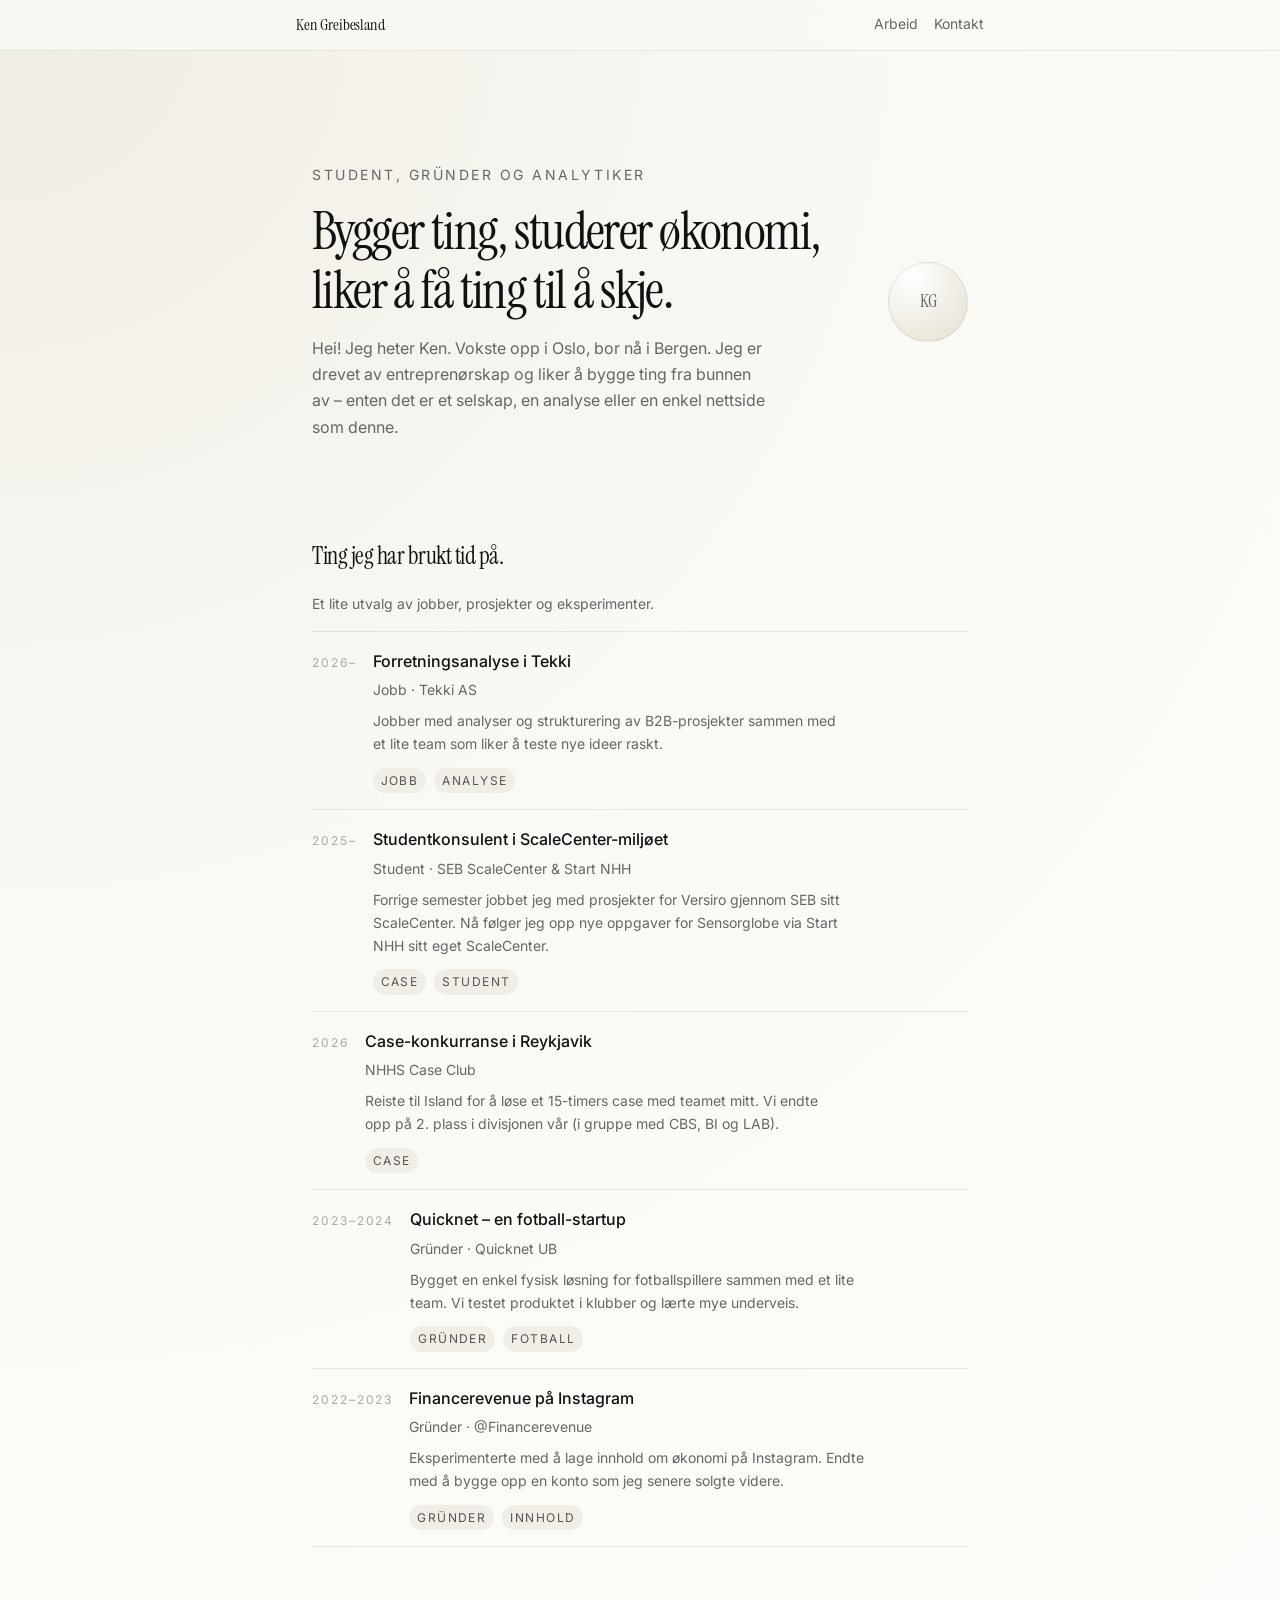
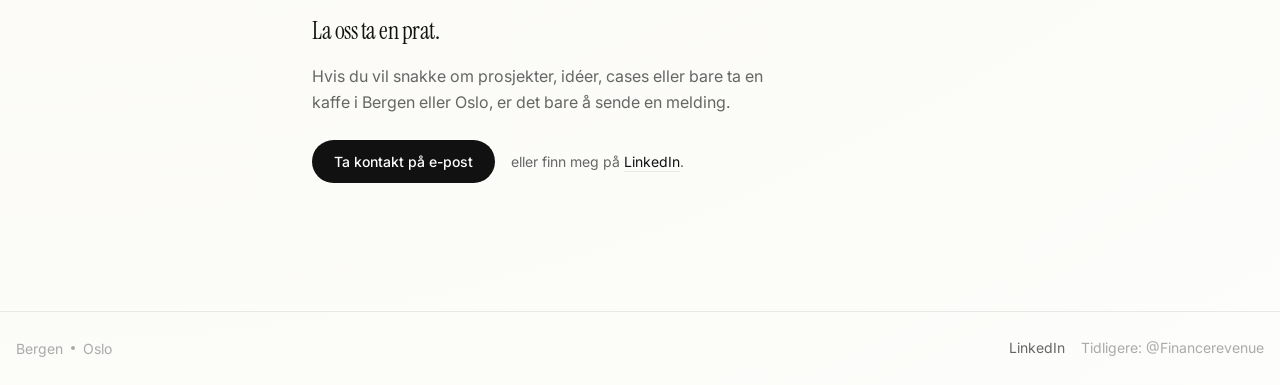
==== index.html @ 923e7e97 "første versjon av personlig nettside" ====
<!DOCTYPE html>
<html lang="no">
<head>
  <meta charset="UTF-8" />
  <meta name="viewport" content="width=device-width, initial-scale=1.0"/>
  <title>Ken Greibesland</title>
  <meta name="description" content="Ken Greibesland – student ved NHH i Bergen, gründer og analytiker. Jobber med forretningsanalyse og prosjekter innen strategi og teknologi.">
<meta name="author" content="Ken Ole Fukuhara Greibesland">
  <link rel="preconnect" href="https://fonts.googleapis.com">
  <link rel="preconnect" href="https://fonts.gstatic.com" crossorigin>
  <link href="https://fonts.googleapis.com/css2?family=Instrument+Serif:ital@0;1&family=Inter:wght@400;500;600&display=swap" rel="stylesheet">
  <style>
    *, *::before, *::after { box-sizing: border-box; margin: 0; padding: 0; }

    :root {
      --font-display: 'Instrument Serif', Georgia, serif;
      --font-body: 'Inter', system-ui, -apple-system, BlinkMacSystemFont, sans-serif;

      --text-xs: 0.75rem;
      --text-sm: 0.875rem;
      --text-base: 1rem;
      --text-lg: 1.125rem;
      --text-xl: 1.5rem;
      --text-hero: clamp(2.2rem, 1.4rem + 3vw, 3.3rem);

      --space-1: 0.25rem;
      --space-2: 0.5rem;
      --space-3: 0.75rem;
      --space-4: 1rem;
      --space-5: 1.25rem;
      --space-6: 1.5rem;
      --space-8: 2rem;
      --space-10: 2.5rem;
      --space-12: 3rem;
      --space-16: 4rem;
      --space-20: 5rem;

      --color-bg: #faf9f5;
      --color-surface: #ffffff;
      --color-border: rgba(0,0,0,0.08);
      --color-text: #111111;
      --color-muted: #666666;
      --color-faint: #aaaaaa;
      --color-tag-bg: #f0eee7;
      --color-tag-text: #555555;
      --color-accent: #111111;

      --max-width: 720px;
    }

    html {
      scroll-behavior: smooth;
      -webkit-font-smoothing: antialiased;
    }

    body {
      font-family: var(--font-body);
      font-size: var(--text-base);
      line-height: 1.65;
      color: var(--color-text);
      background: radial-gradient(circle at top left, #f0ede4 0, #faf9f5 40%, #fdfdfb 100%);
    }

    .page {
      max-width: var(--max-width);
      margin: 0 auto;
      padding: 0 var(--space-4) var(--space-16);
    }

    /* NAV */
    nav {
      position: sticky;
      top: 0;
      z-index: 10;
      backdrop-filter: blur(12px);
      background: color-mix(in srgb, var(--color-bg) 80%, rgba(255,255,255,0.2) 20%);
      border-bottom: 1px solid var(--color-border);
    }

    .nav-inner {
      max-width: var(--max-width);
      margin: 0 auto;
      padding: var(--space-3) var(--space-4);
      display: flex;
      align-items: center;
      justify-content: space-between;
      gap: var(--space-4);
    }

    .nav-name {
      font-family: var(--font-display);
      font-size: var(--text-base);
      letter-spacing: -0.01em;
    }

    .nav-links {
      display: flex;
      gap: var(--space-4);
      align-items: center;
      font-size: var(--text-sm);
    }

    .nav-links a {
      text-decoration: none;
      color: var(--color-muted);
      padding-bottom: 2px;
      border-bottom: 1px solid transparent;
      transition: color 0.15s ease, border-color 0.15s ease;
    }

    .nav-links a:hover {
      color: var(--color-text);
      border-color: var(--color-border);
    }

    /* HERO */
    .hero {
      display: grid;
      grid-template-columns: auto 1fr;
      gap: var(--space-8);
      padding: var(--space-16) var(--space-4) var(--space-12);
      align-items: center;
    }

    .hero-avatar {
      width: 80px;
      height: 80px;
      border-radius: 999px;
      border: 1px solid var(--color-border);
      background: radial-gradient(circle at 30% 20%, #ffffff, #e4dfd1);
      display: flex;
      align-items: center;
      justify-content: center;
      font-family: var(--font-display);
      font-size: var(--text-lg);
      color: var(--color-muted);
    }

    .hero-text h1 {
      font-family: var(--font-display);
      font-size: var(--text-hero);
      font-weight: 400;
      letter-spacing: -0.03em;
      line-height: 1.1;
      margin-bottom: var(--space-4);
    }

    .hero-tagline {
      font-size: var(--text-sm);
      text-transform: uppercase;
      letter-spacing: 0.18em;
      color: var(--color-muted);
      margin-bottom: var(--space-4);
    }

    .hero-intro {
      font-size: var(--text-base);
      color: var(--color-muted);
      max-width: 46ch;
    }

    /* SECTIONS */
    section {
      padding: 0 var(--space-4);
      margin-top: var(--space-12);
    }

    .section-heading {
      font-family: var(--font-display);
      font-size: var(--text-xl);
      font-weight: 400;
      letter-spacing: -0.02em;
      margin-bottom: var(--space-4);
    }

    .section-sub {
      font-size: var(--text-sm);
      color: var(--color-muted);
      margin-bottom: var(--space-4);
    }

    /* LIST / ITEMS */
    .list {
      border-top: 1px solid var(--color-border);
    }

    .item {
      padding: var(--space-4) 0;
      border-bottom: 1px solid var(--color-border);
      display: grid;
      grid-template-columns: auto minmax(0, 1fr);
      column-gap: var(--space-4);
      row-gap: var(--space-2);
      align-items: baseline;
    }

    .item-year {
      font-size: var(--text-xs);
      color: var(--color-faint);
      text-transform: uppercase;
      letter-spacing: 0.16em;
      white-space: nowrap;
    }

    .item-main {
      display: flex;
      flex-direction: column;
      gap: var(--space-1);
    }

    .item-title {
      font-size: var(--text-base);
      font-weight: 500;
    }

    .item-meta {
      font-size: var(--text-sm);
      color: var(--color-muted);
    }

    .item-desc {
      font-size: var(--text-sm);
      color: var(--color-muted);
      margin-top: var(--space-1);
      max-width: 52ch;
    }

    .item-tags {
      display: flex;
      flex-wrap: wrap;
      gap: var(--space-2);
      margin-top: var(--space-2);
    }

    .tag-pill {
      font-size: var(--text-xs);
      text-transform: uppercase;
      letter-spacing: 0.12em;
      padding: 3px 8px;
      border-radius: 999px;
      background: var(--color-tag-bg);
      color: var(--color-tag-text);
    }

    /* KONTAKT */
    .contact {
      margin-top: var(--space-16);
      padding: 0 var(--space-4);
    }

    .contact h2 {
      font-family: var(--font-display);
      font-size: var(--text-xl);
      font-weight: 400;
      letter-spacing: -0.02em;
      margin-bottom: var(--space-3);
    }

    .contact p {
      font-size: var(--text-base);
      color: var(--color-muted);
      margin-bottom: var(--space-6);
      max-width: 46ch;
    }

    .contact-actions {
      display: flex;
      flex-wrap: wrap;
      gap: var(--space-4);
      align-items: center;
    }

    .btn-primary {
      display: inline-block;
      padding: 10px 22px;
      border-radius: 999px;
      background: var(--color-accent);
      color: #ffffff;
      font-size: var(--text-sm);
      text-decoration: none;
      font-weight: 500;
      transition: opacity 0.15s ease, transform 0.15s ease;
    }

    .btn-primary:hover {
      opacity: 0.9;
      transform: translateY(-1px);
    }

    .contact-inline {
      font-size: var(--text-sm);
      color: var(--color-muted);
    }

    .contact-inline a {
      color: var(--color-text);
      text-decoration: none;
      border-bottom: 1px solid var(--color-border);
      padding-bottom: 1px;
    }

    .contact-inline a:hover {
      border-color: var(--color-text);
    }

    /* FOOTER */
    footer {
      border-top: 1px solid var(--color-border);
      margin-top: var(--space-16);
      padding: var(--space-6) var(--space-4);
      display: flex;
      flex-wrap: wrap;
      gap: var(--space-3);
      align-items: center;
      justify-content: space-between;
      font-size: var(--text-sm);
      color: var(--color-faint);
    }

    .footer-locs {
      display: flex;
      gap: var(--space-2);
      align-items: center;
      flex-wrap: wrap;
    }

    .footer-dot {
      width: 4px;
      height: 4px;
      border-radius: 999px;
      background: var(--color-faint);
    }

    .footer-links {
      display: flex;
      gap: var(--space-4);
      flex-wrap: wrap;
    }

    .footer-links a {
      color: var(--color-muted);
      text-decoration: none;
      border-bottom: 1px solid transparent;
      padding-bottom: 1px;
    }

    .footer-links a:hover {
      border-color: var(--color-border);
    }

    /* RESPONSIVE */
    @media (max-width: 640px) {
      .hero {
        grid-template-columns: 1fr;
        row-gap: var(--space-6);
        padding-top: var(--space-12);
      }
      .hero-avatar {
        order: -1;
      }
      .item {
        grid-template-columns: 1fr;
      }
      .item-year {
        order: -1;
      }
      .nav-inner {
        padding-inline: var(--space-4);
      }
      .page {
        padding-bottom: var(--space-12);
      }
    }
  </style>
</head>
<body>

  <!-- NAV -->
  <nav>
    <div class="nav-inner">
      <div class="nav-name">Ken Greibesland</div>
      <div class="nav-links">
        <a href="#arbeid">Arbeid</a>
        <a href="#kontakt">Kontakt</a>
      </div>
    </div>
  </nav>

  <main class="page">

    <!-- HERO -->
    <section class="hero">
      <div class="hero-text">
        <div class="hero-tagline">Student, gründer og analytiker</div>
        <h1>Bygger ting, studerer økonomi, liker å få ting til å skje.</h1>
        <p class="hero-intro">
          Hei! Jeg heter Ken. Vokste opp i Oslo, bor nå i Bergen. Jeg er drevet av entreprenørskap
          og liker å bygge ting fra bunnen av – enten det er et selskap, en analyse eller en enkel nettside som denne.
        </p>
      </div>
      <div class="hero-avatar">
        KG
      </div>
    </section>

    <!-- ARBEID / PROSJEKTER -->
    <section id="arbeid">
      <h2 class="section-heading">Ting jeg har brukt tid på.</h2>
      <p class="section-sub">Et lite utvalg av jobber, prosjekter og eksperimenter.</p>

      <div class="list">

        <article class="item">
          <div class="item-year">2026–</div>
          <div class="item-main">
            <div class="item-title">Forretningsanalyse i Tekki</div>
            <div class="item-meta">Jobb · Tekki AS</div>
            <p class="item-desc">
              Jobber med analyser og strukturering av B2B-prosjekter sammen med et lite team som liker å teste nye ideer raskt.
            </p>
            <div class="item-tags">
              <span class="tag-pill">Jobb</span>
              <span class="tag-pill">Analyse</span>
            </div>
          </div>
        </article>

        <article class="item">
          <div class="item-year">2025–</div>
          <div class="item-main">
            <div class="item-title">Studentkonsulent i ScaleCenter-miljøet</div>
            <div class="item-meta">Student · SEB ScaleCenter & Start NHH</div>
            <p class="item-desc">
              Forrige semester jobbet jeg med prosjekter for Versiro gjennom SEB sitt ScaleCenter. Nå følger jeg opp nye oppgaver for Sensorglobe via Start NHH sitt eget ScaleCenter.
            </p>
            <div class="item-tags">
              <span class="tag-pill">Case</span>
              <span class="tag-pill">Student</span>
            </div>
          </div>
        </article>

        <article class="item">
          <div class="item-year">2026</div>
          <div class="item-main">
            <div class="item-title">Case-konkurranse i Reykjavik</div>
            <div class="item-meta">NHHS Case Club</div>
            <p class="item-desc">
              Reiste til Island for å løse et 15-timers case med teamet mitt. Vi endte opp på 2. plass i divisjonen vår (i gruppe med CBS, BI og LAB).
            </p>
            <div class="item-tags">
              <span class="tag-pill">Case</span>
            </div>
          </div>
        </article>

        <article class="item">
          <div class="item-year">2023–2024</div>
          <div class="item-main">
            <div class="item-title">Quicknet – en fotball-startup</div>
            <div class="item-meta">Gründer · Quicknet UB</div>
            <p class="item-desc">
              Bygget en enkel fysisk løsning for fotballspillere sammen med et lite team. Vi testet produktet i klubber og lærte mye underveis.
            </p>
            <div class="item-tags">
              <span class="tag-pill">Gründer</span>
              <span class="tag-pill">Fotball</span>
            </div>
          </div>
        </article>

        <article class="item">
          <div class="item-year">2022–2023</div>
          <div class="item-main">
            <div class="item-title">Financerevenue på Instagram</div>
            <div class="item-meta">Gründer · @Financerevenue</div>
            <p class="item-desc">
              Eksperimenterte med å lage innhold om økonomi på Instagram. Endte med å bygge opp en konto som jeg senere solgte videre.
            </p>
            <div class="item-tags">
              <span class="tag-pill">Gründer</span>
              <span class="tag-pill">Innhold</span>
            </div>
          </div>
        </article>

      </div>
    </section>

    <!-- KONTAKT -->
    <section class="contact" id="kontakt">
      <h2>La oss ta en prat.</h2>
      <p>
        Hvis du vil snakke om prosjekter, idéer, cases eller bare ta en kaffe i Bergen eller Oslo,
        er det bare å sende en melding.
      </p>
      <div class="contact-actions">
        <a class="btn-primary" href="mailto:kengreibesland@gmail.com">Ta kontakt på e-post</a>
        <span class="contact-inline">
          eller finn meg på
          <a href="https://www.linkedin.com/in/ken-greibesland" target="_blank" rel="noopener noreferrer">LinkedIn</a>.
        </span>
      </div>
    </section>

  </main>

  <footer>
    <div class="footer-locs">
      <span>Bergen</span>
      <span class="footer-dot"></span>
      <span>Oslo</span>
    </div>
    <div class="footer-links">
      <a href="https://www.linkedin.com/in/ken-greibesland" target="_blank" rel="noopener noreferrer">LinkedIn</a>
      <span>Tidligere: @Financerevenue</span>
    </div>
  </footer>

</body>
</html>
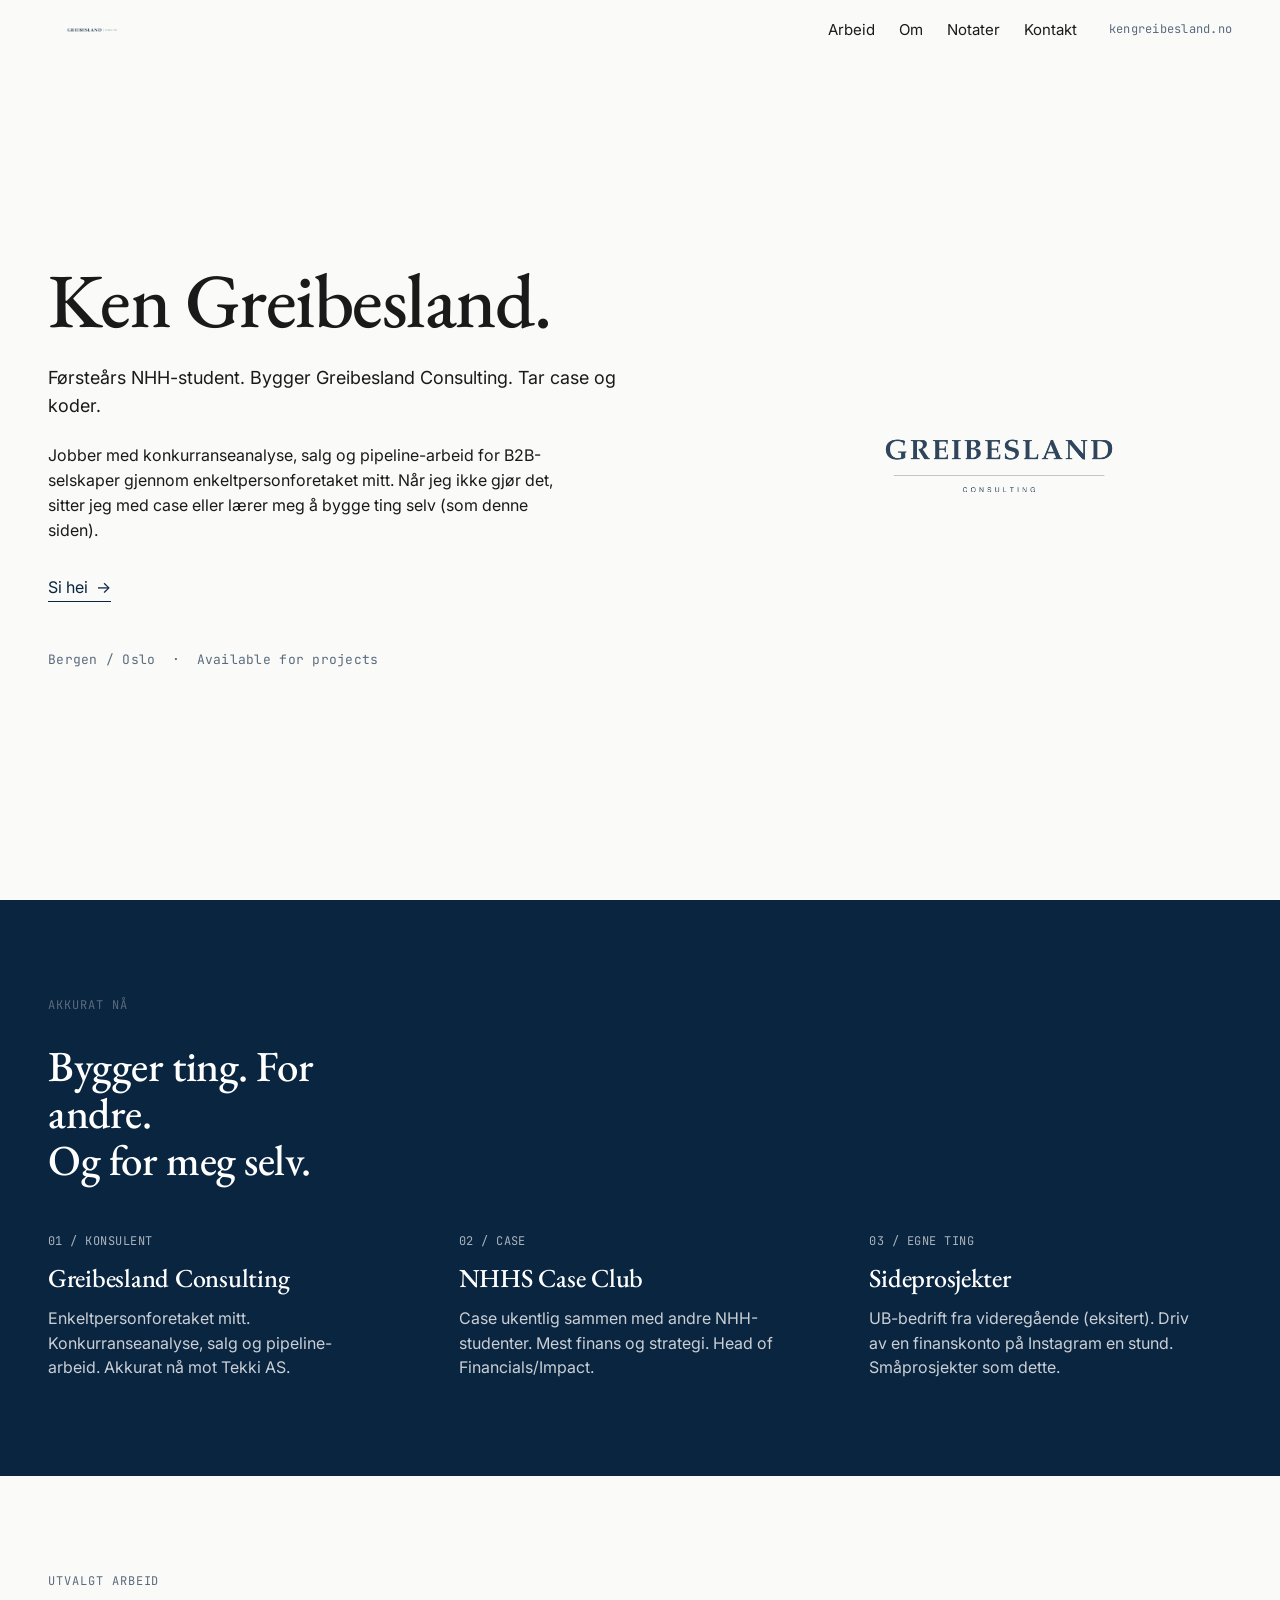
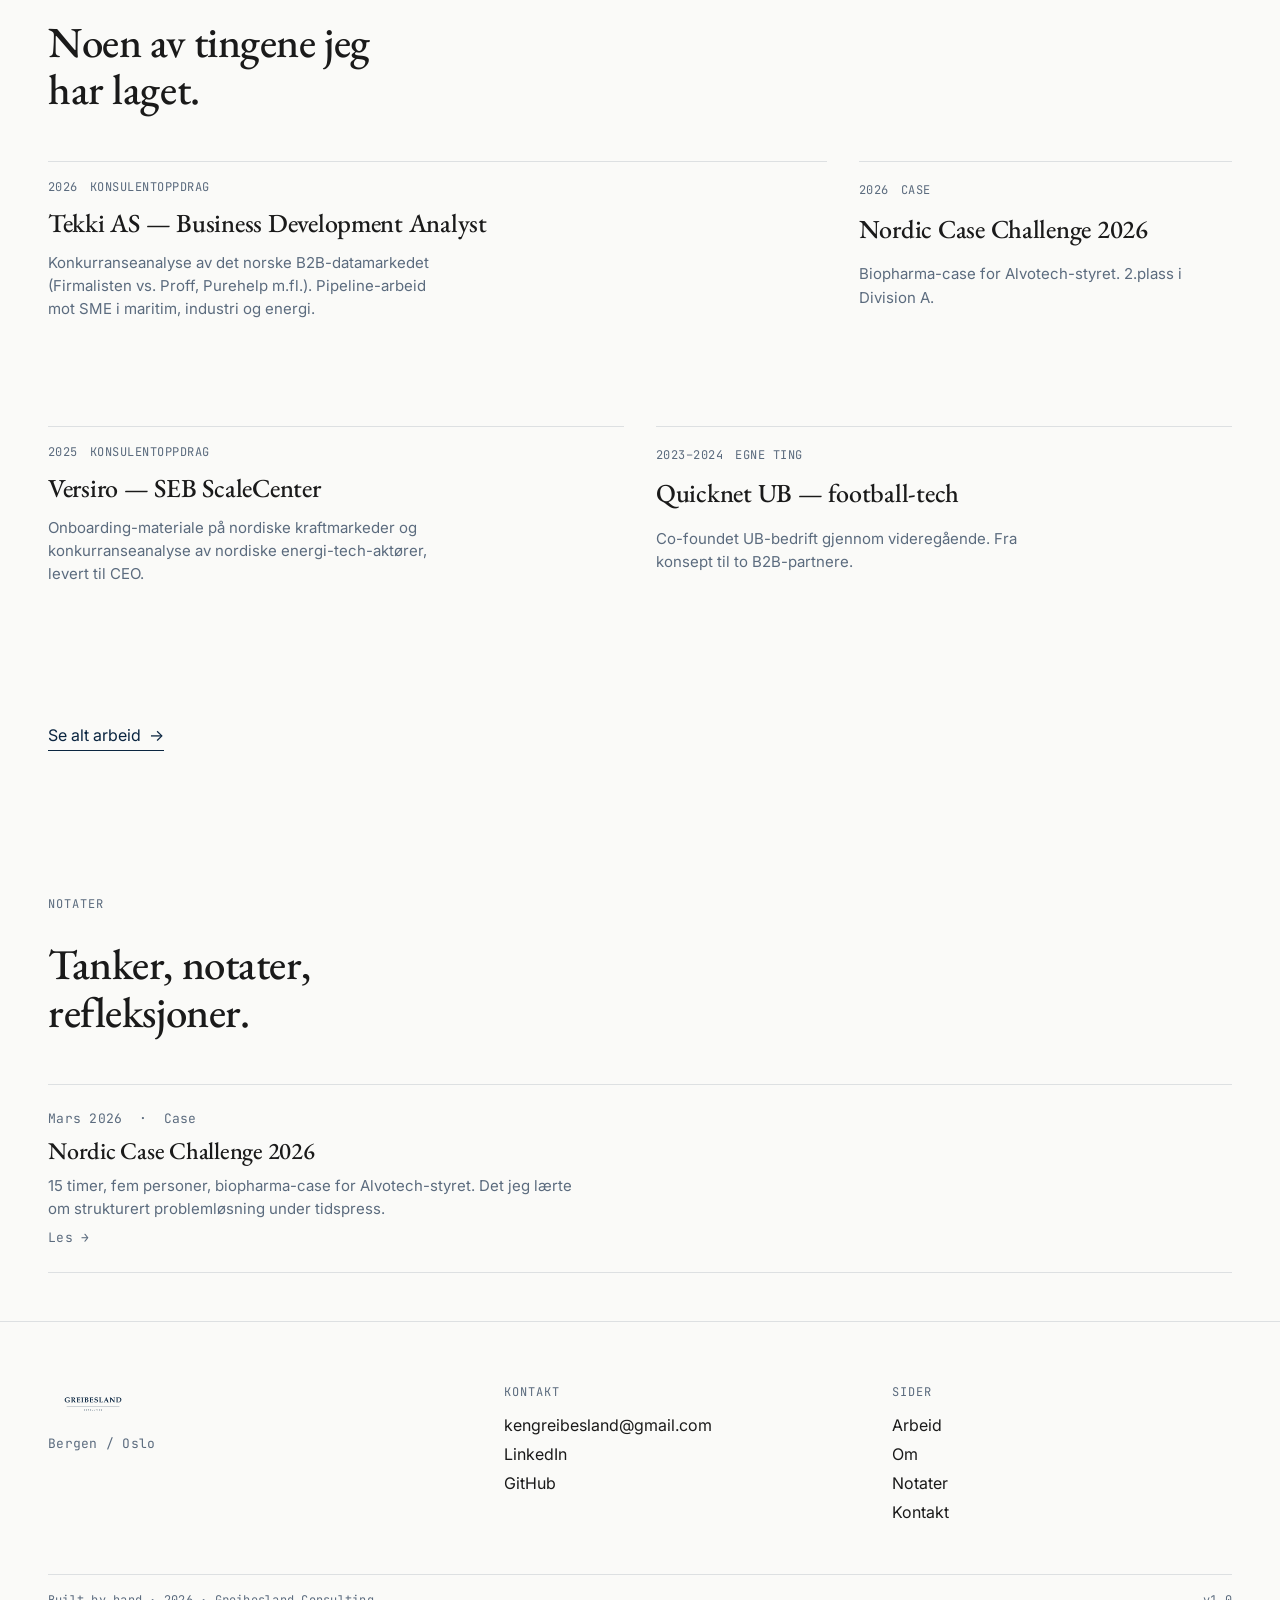
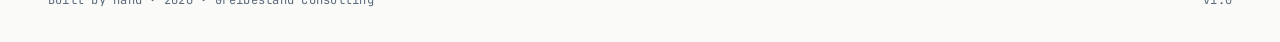
==== commit 2e757fba: "feat: build personal site v1 Editorial single-page-per-section design bygd for hånd i ren HTML/CSS/J" ====
--- a/index.html
+++ b/index.html
@@ -1,521 +1,231 @@
 <!DOCTYPE html>
 <html lang="no">
 <head>
-  <meta charset="UTF-8" />
-  <meta name="viewport" content="width=device-width, initial-scale=1.0"/>
+  <meta charset="UTF-8">
+  <meta name="viewport" content="width=device-width, initial-scale=1">
   <title>Ken Greibesland</title>
-  <meta name="description" content="Ken Greibesland – student ved NHH i Bergen, gründer og analytiker. Jobber med forretningsanalyse og prosjekter innen strategi og teknologi.">
-<meta name="author" content="Ken Ole Fukuhara Greibesland">
+  <meta name="description" content="Førsteårs NHH-student. Bygger Greibesland Consulting. Tar case og koder.">
+
+  <!-- Open Graph / sosial deling -->
+  <meta property="og:title" content="Ken Greibesland">
+  <meta property="og:description" content="Førsteårs NHH-student. Bygger Greibesland Consulting. Tar case og koder.">
+  <meta property="og:type" content="website">
+  <meta property="og:url" content="https://kengreibesland.no/">
+  <meta property="og:image" content="https://kengreibesland.no/assets/logo-stacked-navy.png">
+
+  <link rel="icon" type="image/png" href="assets/favicon.png">
+  <link rel="alternate icon" href="assets/favicon.ico">
+  <link rel="apple-touch-icon" href="assets/favicon.png">
+
+  <!-- Google Fonts. preconnect for raskere first paint. -->
   <link rel="preconnect" href="https://fonts.googleapis.com">
   <link rel="preconnect" href="https://fonts.gstatic.com" crossorigin>
-  <link href="https://fonts.googleapis.com/css2?family=Instrument+Serif:ital@0;1&family=Inter:wght@400;500;600&display=swap" rel="stylesheet">
-  <style>
-    *, *::before, *::after { box-sizing: border-box; margin: 0; padding: 0; }
-
-    :root {
-      --font-display: 'Instrument Serif', Georgia, serif;
-      --font-body: 'Inter', system-ui, -apple-system, BlinkMacSystemFont, sans-serif;
-
-      --text-xs: 0.75rem;
-      --text-sm: 0.875rem;
-      --text-base: 1rem;
-      --text-lg: 1.125rem;
-      --text-xl: 1.5rem;
-      --text-hero: clamp(2.2rem, 1.4rem + 3vw, 3.3rem);
-
-      --space-1: 0.25rem;
-      --space-2: 0.5rem;
-      --space-3: 0.75rem;
-      --space-4: 1rem;
-      --space-5: 1.25rem;
-      --space-6: 1.5rem;
-      --space-8: 2rem;
-      --space-10: 2.5rem;
-      --space-12: 3rem;
-      --space-16: 4rem;
-      --space-20: 5rem;
-
-      --color-bg: #faf9f5;
-      --color-surface: #ffffff;
-      --color-border: rgba(0,0,0,0.08);
-      --color-text: #111111;
-      --color-muted: #666666;
-      --color-faint: #aaaaaa;
-      --color-tag-bg: #f0eee7;
-      --color-tag-text: #555555;
-      --color-accent: #111111;
-
-      --max-width: 720px;
-    }
-
-    html {
-      scroll-behavior: smooth;
-      -webkit-font-smoothing: antialiased;
-    }
-
-    body {
-      font-family: var(--font-body);
-      font-size: var(--text-base);
-      line-height: 1.65;
-      color: var(--color-text);
-      background: radial-gradient(circle at top left, #f0ede4 0, #faf9f5 40%, #fdfdfb 100%);
-    }
-
-    .page {
-      max-width: var(--max-width);
-      margin: 0 auto;
-      padding: 0 var(--space-4) var(--space-16);
-    }
-
-    /* NAV */
-    nav {
-      position: sticky;
-      top: 0;
-      z-index: 10;
-      backdrop-filter: blur(12px);
-      background: color-mix(in srgb, var(--color-bg) 80%, rgba(255,255,255,0.2) 20%);
-      border-bottom: 1px solid var(--color-border);
-    }
-
-    .nav-inner {
-      max-width: var(--max-width);
-      margin: 0 auto;
-      padding: var(--space-3) var(--space-4);
-      display: flex;
-      align-items: center;
-      justify-content: space-between;
-      gap: var(--space-4);
-    }
-
-    .nav-name {
-      font-family: var(--font-display);
-      font-size: var(--text-base);
-      letter-spacing: -0.01em;
-    }
-
-    .nav-links {
-      display: flex;
-      gap: var(--space-4);
-      align-items: center;
-      font-size: var(--text-sm);
-    }
-
-    .nav-links a {
-      text-decoration: none;
-      color: var(--color-muted);
-      padding-bottom: 2px;
-      border-bottom: 1px solid transparent;
-      transition: color 0.15s ease, border-color 0.15s ease;
-    }
-
-    .nav-links a:hover {
-      color: var(--color-text);
-      border-color: var(--color-border);
-    }
-
-    /* HERO */
-    .hero {
-      display: grid;
-      grid-template-columns: auto 1fr;
-      gap: var(--space-8);
-      padding: var(--space-16) var(--space-4) var(--space-12);
-      align-items: center;
-    }
-
-    .hero-avatar {
-      width: 80px;
-      height: 80px;
-      border-radius: 999px;
-      border: 1px solid var(--color-border);
-      background: radial-gradient(circle at 30% 20%, #ffffff, #e4dfd1);
-      display: flex;
-      align-items: center;
-      justify-content: center;
-      font-family: var(--font-display);
-      font-size: var(--text-lg);
-      color: var(--color-muted);
-    }
-
-    .hero-text h1 {
-      font-family: var(--font-display);
-      font-size: var(--text-hero);
-      font-weight: 400;
-      letter-spacing: -0.03em;
-      line-height: 1.1;
-      margin-bottom: var(--space-4);
-    }
-
-    .hero-tagline {
-      font-size: var(--text-sm);
-      text-transform: uppercase;
-      letter-spacing: 0.18em;
-      color: var(--color-muted);
-      margin-bottom: var(--space-4);
-    }
-
-    .hero-intro {
-      font-size: var(--text-base);
-      color: var(--color-muted);
-      max-width: 46ch;
-    }
-
-    /* SECTIONS */
-    section {
-      padding: 0 var(--space-4);
-      margin-top: var(--space-12);
-    }
-
-    .section-heading {
-      font-family: var(--font-display);
-      font-size: var(--text-xl);
-      font-weight: 400;
-      letter-spacing: -0.02em;
-      margin-bottom: var(--space-4);
-    }
-
-    .section-sub {
-      font-size: var(--text-sm);
-      color: var(--color-muted);
-      margin-bottom: var(--space-4);
-    }
-
-    /* LIST / ITEMS */
-    .list {
-      border-top: 1px solid var(--color-border);
-    }
-
-    .item {
-      padding: var(--space-4) 0;
-      border-bottom: 1px solid var(--color-border);
-      display: grid;
-      grid-template-columns: auto minmax(0, 1fr);
-      column-gap: var(--space-4);
-      row-gap: var(--space-2);
-      align-items: baseline;
-    }
-
-    .item-year {
-      font-size: var(--text-xs);
-      color: var(--color-faint);
-      text-transform: uppercase;
-      letter-spacing: 0.16em;
-      white-space: nowrap;
-    }
-
-    .item-main {
-      display: flex;
-      flex-direction: column;
-      gap: var(--space-1);
-    }
-
-    .item-title {
-      font-size: var(--text-base);
-      font-weight: 500;
-    }
-
-    .item-meta {
-      font-size: var(--text-sm);
-      color: var(--color-muted);
-    }
-
-    .item-desc {
-      font-size: var(--text-sm);
-      color: var(--color-muted);
-      margin-top: var(--space-1);
-      max-width: 52ch;
-    }
-
-    .item-tags {
-      display: flex;
-      flex-wrap: wrap;
-      gap: var(--space-2);
-      margin-top: var(--space-2);
-    }
-
-    .tag-pill {
-      font-size: var(--text-xs);
-      text-transform: uppercase;
-      letter-spacing: 0.12em;
-      padding: 3px 8px;
-      border-radius: 999px;
-      background: var(--color-tag-bg);
-      color: var(--color-tag-text);
-    }
-
-    /* KONTAKT */
-    .contact {
-      margin-top: var(--space-16);
-      padding: 0 var(--space-4);
-    }
-
-    .contact h2 {
-      font-family: var(--font-display);
-      font-size: var(--text-xl);
-      font-weight: 400;
-      letter-spacing: -0.02em;
-      margin-bottom: var(--space-3);
-    }
-
-    .contact p {
-      font-size: var(--text-base);
-      color: var(--color-muted);
-      margin-bottom: var(--space-6);
-      max-width: 46ch;
-    }
-
-    .contact-actions {
-      display: flex;
-      flex-wrap: wrap;
-      gap: var(--space-4);
-      align-items: center;
-    }
-
-    .btn-primary {
-      display: inline-block;
-      padding: 10px 22px;
-      border-radius: 999px;
-      background: var(--color-accent);
-      color: #ffffff;
-      font-size: var(--text-sm);
-      text-decoration: none;
-      font-weight: 500;
-      transition: opacity 0.15s ease, transform 0.15s ease;
-    }
-
-    .btn-primary:hover {
-      opacity: 0.9;
-      transform: translateY(-1px);
-    }
-
-    .contact-inline {
-      font-size: var(--text-sm);
-      color: var(--color-muted);
-    }
-
-    .contact-inline a {
-      color: var(--color-text);
-      text-decoration: none;
-      border-bottom: 1px solid var(--color-border);
-      padding-bottom: 1px;
-    }
-
-    .contact-inline a:hover {
-      border-color: var(--color-text);
-    }
-
-    /* FOOTER */
-    footer {
-      border-top: 1px solid var(--color-border);
-      margin-top: var(--space-16);
-      padding: var(--space-6) var(--space-4);
-      display: flex;
-      flex-wrap: wrap;
-      gap: var(--space-3);
-      align-items: center;
-      justify-content: space-between;
-      font-size: var(--text-sm);
-      color: var(--color-faint);
-    }
-
-    .footer-locs {
-      display: flex;
-      gap: var(--space-2);
-      align-items: center;
-      flex-wrap: wrap;
-    }
-
-    .footer-dot {
-      width: 4px;
-      height: 4px;
-      border-radius: 999px;
-      background: var(--color-faint);
-    }
-
-    .footer-links {
-      display: flex;
-      gap: var(--space-4);
-      flex-wrap: wrap;
-    }
-
-    .footer-links a {
-      color: var(--color-muted);
-      text-decoration: none;
-      border-bottom: 1px solid transparent;
-      padding-bottom: 1px;
-    }
-
-    .footer-links a:hover {
-      border-color: var(--color-border);
-    }
-
-    /* RESPONSIVE */
-    @media (max-width: 640px) {
-      .hero {
-        grid-template-columns: 1fr;
-        row-gap: var(--space-6);
-        padding-top: var(--space-12);
-      }
-      .hero-avatar {
-        order: -1;
-      }
-      .item {
-        grid-template-columns: 1fr;
-      }
-      .item-year {
-        order: -1;
-      }
-      .nav-inner {
-        padding-inline: var(--space-4);
-      }
-      .page {
-        padding-bottom: var(--space-12);
-      }
-    }
-  </style>
+  <link href="https://fonts.googleapis.com/css2?family=EB+Garamond:wght@500;600&family=Inter:wght@400;500;600&family=JetBrains+Mono:wght@400;500&display=swap" rel="stylesheet">
+
+  <link rel="stylesheet" href="css/styles.css">
 </head>
 <body>
 
-  <!-- NAV -->
-  <nav>
-    <div class="nav-inner">
-      <div class="nav-name">Ken Greibesland</div>
-      <div class="nav-links">
-        <a href="#arbeid">Arbeid</a>
-        <a href="#kontakt">Kontakt</a>
-      </div>
+  <!-- Nav: transparent over hero, bone-bakgrunn på scroll (handteres i main.js). -->
+  <header class="nav" id="nav">
+    <div class="nav__inner">
+      <a href="/" class="nav__logo" aria-label="Ken Greibesland, til forsiden">
+        <img src="assets/logo-horizontal-navy.png" alt="Greibesland Consulting">
+      </a>
+      <nav class="nav__links" aria-label="Hovedmeny">
+        <a href="arbeid.html">Arbeid</a>
+        <a href="om.html">Om</a>
+        <a href="notater.html">Notater</a>
+        <a href="kontakt.html">Kontakt</a>
+      </nav>
+      <span class="nav__url" aria-hidden="true">kengreibesland.no</span>
     </div>
-  </nav>
-
-  <main class="page">
-
-    <!-- HERO -->
+  </header>
+
+  <main>
+
+    <!-- Hero: asymmetrisk, tekst venstre 60%, segl høyre. -->
     <section class="hero">
-      <div class="hero-text">
-        <div class="hero-tagline">Student, gründer og analytiker</div>
-        <h1>Bygger ting, studerer økonomi, liker å få ting til å skje.</h1>
-        <p class="hero-intro">
-          Hei! Jeg heter Ken. Vokste opp i Oslo, bor nå i Bergen. Jeg er drevet av entreprenørskap
-          og liker å bygge ting fra bunnen av – enten det er et selskap, en analyse eller en enkel nettside som denne.
+      <div class="container">
+        <div class="hero__grid">
+          <div>
+            <h1 class="hero__title">Ken Greibesland.</h1>
+            <p class="hero__lead">
+              Førsteårs NHH-student. Bygger Greibesland Consulting. Tar case og koder.
+            </p>
+            <p class="hero__body">
+              Jobber med konkurranseanalyse, salg og pipeline-arbeid for
+              B2B-selskaper gjennom enkeltpersonforetaket mitt. Når jeg ikke
+              gjør det, sitter jeg med case eller lærer meg å bygge ting selv
+              (som denne siden).
+            </p>
+            <a class="hero__cta" href="kontakt.html">Si hei <span aria-hidden="true">→</span></a>
+            <p class="hero__meta meta">Bergen / Oslo &nbsp;·&nbsp; Available for projects</p>
+          </div>
+          <div class="hero__mark" aria-hidden="true">
+            <img src="assets/logo-stacked-navy.png" alt="">
+          </div>
+        </div>
+      </div>
+    </section>
+
+    <!-- Navy-seksjon: hva jeg holder på med. -->
+    <section class="section--navy">
+      <div class="container">
+        <div class="section__head">
+          <span class="eyebrow">Akkurat nå</span>
+          <h2>Bygger ting. For andre.<br>Og for meg selv.</h2>
+        </div>
+        <div class="cols-3">
+          <div class="col reveal">
+            <span class="mono">01 / Konsulent</span>
+            <h3>Greibesland Consulting</h3>
+            <p>
+              Enkeltpersonforetaket mitt. Konkurranseanalyse, salg og
+              pipeline-arbeid. Akkurat nå mot Tekki AS.
+            </p>
+          </div>
+          <div class="col reveal">
+            <span class="mono">02 / Case</span>
+            <h3>NHHS Case Club</h3>
+            <p>
+              Case ukentlig sammen med andre NHH-studenter. Mest finans og
+              strategi. Head of Financials/Impact.
+            </p>
+          </div>
+          <div class="col reveal">
+            <span class="mono">03 / Egne ting</span>
+            <h3>Sideprosjekter</h3>
+            <p>
+              UB-bedrift fra videregående (eksitert). Driv av en finanskonto
+              på Instagram en stund. Småprosjekter som dette.
+            </p>
+          </div>
+        </div>
+      </div>
+    </section>
+
+    <!-- Utvalgt arbeid: asymmetrisk grid. -->
+    <section class="section--bone">
+      <div class="container">
+        <div class="section__head">
+          <span class="eyebrow">Utvalgt arbeid</span>
+          <h2>Noen av tingene jeg har laget.</h2>
+        </div>
+
+        <div class="featured">
+          <a class="card reveal" href="arbeid.html">
+            <div class="card__meta">
+              <span class="mono">2026</span>
+              <span class="mono">Konsulentoppdrag</span>
+            </div>
+            <h3 class="card__title">Tekki AS — Business Development Analyst</h3>
+            <p class="card__desc">
+              Konkurranseanalyse av det norske B2B-datamarkedet (Firmalisten
+              vs. Proff, Purehelp m.fl.). Pipeline-arbeid mot SME i maritim,
+              industri og energi.
+            </p>
+            <span class="card__cta">Les mer <span aria-hidden="true">→</span></span>
+          </a>
+
+          <a class="card reveal" href="notater/nordic-case-2026.html">
+            <div class="card__meta">
+              <span class="mono">2026</span>
+              <span class="mono">Case</span>
+            </div>
+            <h3 class="card__title">Nordic Case Challenge 2026</h3>
+            <p class="card__desc">
+              Biopharma-case for Alvotech-styret. 2.plass i Division A.
+            </p>
+            <span class="card__cta">Les notatet <span aria-hidden="true">→</span></span>
+          </a>
+
+          <a class="card reveal" href="arbeid.html">
+            <div class="card__meta">
+              <span class="mono">2025</span>
+              <span class="mono">Konsulentoppdrag</span>
+            </div>
+            <h3 class="card__title">Versiro — SEB ScaleCenter</h3>
+            <p class="card__desc">
+              Onboarding-materiale på nordiske kraftmarkeder og
+              konkurranseanalyse av nordiske energi-tech-aktører, levert
+              til CEO.
+            </p>
+            <span class="card__cta">Les mer <span aria-hidden="true">→</span></span>
+          </a>
+
+          <a class="card reveal" href="arbeid.html">
+            <div class="card__meta">
+              <span class="mono">2023–2024</span>
+              <span class="mono">Egne ting</span>
+            </div>
+            <h3 class="card__title">Quicknet UB — football-tech</h3>
+            <p class="card__desc">
+              Co-foundet UB-bedrift gjennom videregående. Fra konsept til
+              to B2B-partnere.
+            </p>
+            <span class="card__cta">Les mer <span aria-hidden="true">→</span></span>
+          </a>
+        </div>
+
+        <p style="margin-top: var(--s-7);">
+          <a href="arbeid.html" class="hero__cta">Se alt arbeid <span aria-hidden="true">→</span></a>
         </p>
       </div>
-      <div class="hero-avatar">
-        KG
-      </div>
-    </section>
-
-    <!-- ARBEID / PROSJEKTER -->
-    <section id="arbeid">
-      <h2 class="section-heading">Ting jeg har brukt tid på.</h2>
-      <p class="section-sub">Et lite utvalg av jobber, prosjekter og eksperimenter.</p>
-
-      <div class="list">
-
-        <article class="item">
-          <div class="item-year">2026–</div>
-          <div class="item-main">
-            <div class="item-title">Forretningsanalyse i Tekki</div>
-            <div class="item-meta">Jobb · Tekki AS</div>
-            <p class="item-desc">
-              Jobber med analyser og strukturering av B2B-prosjekter sammen med et lite team som liker å teste nye ideer raskt.
-            </p>
-            <div class="item-tags">
-              <span class="tag-pill">Jobb</span>
-              <span class="tag-pill">Analyse</span>
-            </div>
-          </div>
-        </article>
-
-        <article class="item">
-          <div class="item-year">2025–</div>
-          <div class="item-main">
-            <div class="item-title">Studentkonsulent i ScaleCenter-miljøet</div>
-            <div class="item-meta">Student · SEB ScaleCenter & Start NHH</div>
-            <p class="item-desc">
-              Forrige semester jobbet jeg med prosjekter for Versiro gjennom SEB sitt ScaleCenter. Nå følger jeg opp nye oppgaver for Sensorglobe via Start NHH sitt eget ScaleCenter.
-            </p>
-            <div class="item-tags">
-              <span class="tag-pill">Case</span>
-              <span class="tag-pill">Student</span>
-            </div>
-          </div>
-        </article>
-
-        <article class="item">
-          <div class="item-year">2026</div>
-          <div class="item-main">
-            <div class="item-title">Case-konkurranse i Reykjavik</div>
-            <div class="item-meta">NHHS Case Club</div>
-            <p class="item-desc">
-              Reiste til Island for å løse et 15-timers case med teamet mitt. Vi endte opp på 2. plass i divisjonen vår (i gruppe med CBS, BI og LAB).
-            </p>
-            <div class="item-tags">
-              <span class="tag-pill">Case</span>
-            </div>
-          </div>
-        </article>
-
-        <article class="item">
-          <div class="item-year">2023–2024</div>
-          <div class="item-main">
-            <div class="item-title">Quicknet – en fotball-startup</div>
-            <div class="item-meta">Gründer · Quicknet UB</div>
-            <p class="item-desc">
-              Bygget en enkel fysisk løsning for fotballspillere sammen med et lite team. Vi testet produktet i klubber og lærte mye underveis.
-            </p>
-            <div class="item-tags">
-              <span class="tag-pill">Gründer</span>
-              <span class="tag-pill">Fotball</span>
-            </div>
-          </div>
-        </article>
-
-        <article class="item">
-          <div class="item-year">2022–2023</div>
-          <div class="item-main">
-            <div class="item-title">Financerevenue på Instagram</div>
-            <div class="item-meta">Gründer · @Financerevenue</div>
-            <p class="item-desc">
-              Eksperimenterte med å lage innhold om økonomi på Instagram. Endte med å bygge opp en konto som jeg senere solgte videre.
-            </p>
-            <div class="item-tags">
-              <span class="tag-pill">Gründer</span>
-              <span class="tag-pill">Innhold</span>
-            </div>
-          </div>
-        </article>
-
-      </div>
-    </section>
-
-    <!-- KONTAKT -->
-    <section class="contact" id="kontakt">
-      <h2>La oss ta en prat.</h2>
-      <p>
-        Hvis du vil snakke om prosjekter, idéer, cases eller bare ta en kaffe i Bergen eller Oslo,
-        er det bare å sende en melding.
-      </p>
-      <div class="contact-actions">
-        <a class="btn-primary" href="mailto:kengreibesland@gmail.com">Ta kontakt på e-post</a>
-        <span class="contact-inline">
-          eller finn meg på
-          <a href="https://www.linkedin.com/in/ken-greibesland" target="_blank" rel="noopener noreferrer">LinkedIn</a>.
-        </span>
+    </section>
+
+    <!-- Notater. -->
+    <section class="section--bone section--tight">
+      <div class="container">
+        <div class="section__head">
+          <span class="eyebrow">Notater</span>
+          <h2>Tanker, notater, refleksjoner.</h2>
+        </div>
+        <div class="notes-list">
+          <a class="note reveal" href="notater/nordic-case-2026.html">
+            <span class="meta">Mars 2026 &nbsp;·&nbsp; Case</span>
+            <h3 class="note__title">Nordic Case Challenge 2026</h3>
+            <p class="note__excerpt">
+              15 timer, fem personer, biopharma-case for Alvotech-styret.
+              Det jeg lærte om strukturert problemløsning under tidspress.
+            </p>
+            <span class="meta">Les →</span>
+          </a>
+        </div>
       </div>
     </section>
 
   </main>
 
-  <footer>
-    <div class="footer-locs">
-      <span>Bergen</span>
-      <span class="footer-dot"></span>
-      <span>Oslo</span>
-    </div>
-    <div class="footer-links">
-      <a href="https://www.linkedin.com/in/ken-greibesland" target="_blank" rel="noopener noreferrer">LinkedIn</a>
-      <span>Tidligere: @Financerevenue</span>
+  <!-- Footer. -->
+  <footer class="footer">
+    <div class="container">
+      <div class="footer__grid">
+        <div class="footer__mark">
+          <img src="assets/logo-stacked-navy.png" alt="Greibesland Consulting">
+          <p class="meta" style="margin-top: var(--s-3);">Bergen / Oslo</p>
+        </div>
+        <div class="footer__col">
+          <h4>Kontakt</h4>
+          <a href="mailto:kengreibesland@gmail.com">kengreibesland@gmail.com</a>
+          <a href="https://linkedin.com/in/ken-greibesland" rel="noopener">LinkedIn</a>
+          <a href="https://github.com/kengreibesland" rel="noopener">GitHub</a>
+        </div>
+        <div class="footer__col">
+          <h4>Sider</h4>
+          <a href="arbeid.html">Arbeid</a>
+          <a href="om.html">Om</a>
+          <a href="notater.html">Notater</a>
+          <a href="kontakt.html">Kontakt</a>
+        </div>
+      </div>
+      <div class="footer__bottom">
+        <span>Built by hand · 2026 · Greibesland Consulting</span>
+        <span>v1.0</span>
+      </div>
     </div>
   </footer>
 
+  <script src="js/main.js"></script>
 </body>
 </html>
--- a/css/styles.css
+++ b/css/styles.css
@@ -0,0 +1,906 @@
+/* =========================================================================
+   kengreibesland.no
+   Bygd for hånd. Ren CSS. Ingen byggesteg.
+
+   Strukturen i fila:
+     1. Variabler (farger, typografi, mål)
+     2. Reset og base
+     3. Typografi (serif headlines, body, mono)
+     4. Layout (container, grid, seksjoner)
+     5. Komponenter (nav, hero, kort, footer)
+     6. Hjelpere og animasjoner
+     7. Responsive breakpoints
+
+   Designvalg jeg gjorde bevisst (forklart der det ikke er åpenbart fra
+   selve regelen):
+     - Body bruker Inter med 1.55 line-height. 1.5 er for tett for serif-
+       blandet layout, 1.6 blir luftig nok til å se "satt" ut.
+     - Headlines bruker EB Garamond med vekt 500. 600 ble for tungt mot
+       Inter body. 500 holder serif-følelsen uten å rope.
+     - Mono brukes BARE til metadata (dato, kategori, tags). Aldri body.
+     - Linker har en understreking som tegnes fra venstre med scaleX, ikke
+       en vanlig text-decoration som hopper. Subtilt, men gir kodefyr-vibe.
+   ========================================================================= */
+
+
+/* 1. Variabler ============================================================ */
+:root {
+  /* Farger fra Greibesland Consulting brand-guide. */
+  --navy:  #0A2540;
+  --white: #FFFFFF;
+  --slate: #5B6B7E;
+  --bone:  #FAFAF8;
+  --ink:   #1A1A1A;
+
+  /* Hairline border-farge brukt på subtile divider-linjer.
+     Bygd fra navy med lav opacity slik at den toner med bakgrunn. */
+  --hairline: rgba(10, 37, 64, 0.12);
+
+  /* Typografi-stack. Inter og EB Garamond hentes fra Google Fonts i HTML.
+     System-fallbacks tatt med slik at siden fortsatt ser anstendig ut hvis
+     fonts mister forbindelse. */
+  --serif: "EB Garamond", Georgia, "Times New Roman", serif;
+  --sans:  "Inter", -apple-system, BlinkMacSystemFont, "Segoe UI", sans-serif;
+  --mono:  "JetBrains Mono", ui-monospace, "SF Mono", Menlo, monospace;
+
+  /* Skala. Bruker clamp() for hero slik at den skalerer mykt mellom
+     mobil og desktop uten media queries på selve typografien. */
+  --fs-mono:    0.75rem;     /* 12 */
+  --fs-meta:    0.8125rem;   /* 13 */
+  --fs-body:    1rem;        /* 16 */
+  --fs-lead:    1.125rem;    /* 18, brukt på lead-paragrafer */
+  --fs-h3:      1.5rem;      /* 24 */
+  --fs-h2:      clamp(1.875rem, 1.4rem + 1.6vw, 2.75rem);
+  --fs-h1:      clamp(2.5rem, 1.6rem + 4vw, 5.25rem);
+
+  /* Spacing-skala i rem. 8px-grid (0.5rem) som basis. */
+  --s-1:  0.25rem;
+  --s-2:  0.5rem;
+  --s-3:  0.75rem;
+  --s-4:  1rem;
+  --s-5:  1.5rem;
+  --s-6:  2rem;
+  --s-7:  3rem;
+  --s-8:  4rem;
+  --s-9:  6rem;
+  --s-10: 8rem;
+
+  /* Container. 1280px ble valgt fordi 1200 er forutsigbar Bootstrap, og
+     1440 går for bredt for serif-headlines. */
+  --container: 1280px;
+  --gutter:    clamp(1.25rem, 4vw, 3rem);
+
+  /* Animasjons-tider. Holdes korte slik at det aldri føles som om siden
+     "venter på seg selv". */
+  --t-fast: 120ms;
+  --t-base: 200ms;
+  --ease:   cubic-bezier(0.2, 0.6, 0.2, 1);
+}
+
+
+/* 2. Reset og base ======================================================== */
+*,
+*::before,
+*::after {
+  box-sizing: border-box;
+  margin: 0;
+  padding: 0;
+}
+
+html {
+  scroll-behavior: smooth;
+  -webkit-text-size-adjust: 100%;
+}
+
+body {
+  font-family: var(--sans);
+  font-size: var(--fs-body);
+  line-height: 1.55;
+  color: var(--ink);
+  background: var(--bone);
+  -webkit-font-smoothing: antialiased;
+  -moz-osx-font-smoothing: grayscale;
+  text-rendering: optimizeLegibility;
+}
+
+img,
+picture,
+svg {
+  display: block;
+  max-width: 100%;
+  height: auto;
+}
+
+a {
+  color: inherit;
+  text-decoration: none;
+}
+
+button {
+  font: inherit;
+  background: none;
+  border: 0;
+  cursor: pointer;
+  color: inherit;
+}
+
+ul, ol { list-style: none; }
+
+::selection {
+  background: var(--navy);
+  color: var(--bone);
+}
+
+
+/* 3. Typografi ============================================================ */
+
+/* Serif-headlines. Vekt 500 valgt etter sammenligning mot 600.
+   600 ble for tett mot Inter body på desktop. */
+h1, h2, h3, h4 {
+  font-family: var(--serif);
+  font-weight: 500;
+  letter-spacing: -0.01em;
+  line-height: 1.08;
+  color: var(--ink);
+}
+
+h1 { font-size: var(--fs-h1); line-height: 1.02; }
+h2 { font-size: var(--fs-h2); line-height: 1.1; }
+h3 { font-size: var(--fs-h3); line-height: 1.2; }
+
+p {
+  max-width: 60ch;       /* leselig linjelengde for body-tekst */
+}
+
+p + p { margin-top: var(--s-4); }
+
+.lead {
+  font-size: var(--fs-lead);
+  line-height: 1.55;
+  color: var(--ink);
+}
+
+.mono {
+  font-family: var(--mono);
+  font-size: var(--fs-mono);
+  letter-spacing: 0.04em;
+  text-transform: uppercase;
+  color: var(--slate);
+}
+
+.meta {
+  font-family: var(--mono);
+  font-size: var(--fs-meta);
+  color: var(--slate);
+  letter-spacing: 0.02em;
+}
+
+
+/* 4. Layout =============================================================== */
+
+.container {
+  width: 100%;
+  max-width: var(--container);
+  margin-inline: auto;
+  padding-inline: var(--gutter);
+}
+
+/* Seksjons-padding. Vertikal puste-rom som matcher den editoriale
+   referansen (Stripe Press, andersrodem.no). */
+section {
+  padding-block: var(--s-9);
+}
+
+.section--tight  { padding-block: var(--s-7); }
+.section--navy   { background: var(--navy); color: var(--bone); }
+.section--bone   { background: var(--bone); }
+.section--white  { background: var(--white); }
+
+.section--navy h1,
+.section--navy h2,
+.section--navy h3 { color: var(--white); }
+.section--navy .mono,
+.section--navy .meta { color: rgba(255,255,255,0.65); }
+
+
+/* 5. Komponenter ========================================================== */
+
+/* --- Navigasjon --- */
+
+.nav {
+  position: fixed;
+  top: 0;
+  left: 0;
+  right: 0;
+  z-index: 50;
+  padding-block: var(--s-4);
+  background: transparent;
+  transition: background var(--t-base) var(--ease),
+              border-color var(--t-base) var(--ease),
+              padding var(--t-base) var(--ease);
+  border-bottom: 1px solid transparent;
+}
+
+.nav.is-scrolled {
+  background: rgba(250, 250, 248, 0.92);
+  backdrop-filter: saturate(180%) blur(8px);
+  -webkit-backdrop-filter: saturate(180%) blur(8px);
+  border-bottom-color: var(--hairline);
+  padding-block: var(--s-3);
+}
+
+.nav__inner {
+  display: flex;
+  align-items: center;
+  gap: var(--s-6);
+  width: 100%;
+  max-width: var(--container);
+  margin-inline: auto;
+  padding-inline: var(--gutter);
+}
+
+.nav__logo img { height: 22px; width: auto; }
+
+.nav__links {
+  display: flex;
+  gap: var(--s-5);
+  margin-left: auto;
+}
+
+.nav__links a {
+  position: relative;
+  font-size: 0.9375rem;
+  color: var(--ink);
+  padding-block: 2px;
+}
+
+/* Understreking tegnes fra venstre. transform-origin sikrer retningen. */
+.nav__links a::after {
+  content: "";
+  position: absolute;
+  left: 0;
+  bottom: 0;
+  width: 100%;
+  height: 1px;
+  background: currentColor;
+  transform: scaleX(0);
+  transform-origin: left;
+  transition: transform var(--t-base) var(--ease);
+}
+
+.nav__links a:hover::after,
+.nav__links a[aria-current="page"]::after { transform: scaleX(1); }
+
+.nav__url {
+  font-family: var(--mono);
+  font-size: var(--fs-mono);
+  color: var(--slate);
+  letter-spacing: 0.02em;
+}
+
+/* På smale skjermer skjules nav-url og linker komprimeres. */
+@media (max-width: 640px) {
+  .nav__url { display: none; }
+  .nav__links { gap: var(--s-4); }
+  .nav__links a { font-size: 0.875rem; }
+}
+
+
+/* --- Hero --- */
+
+.hero {
+  min-height: 100vh;
+  min-height: 100svh;
+  display: grid;
+  align-items: center;
+  padding-top: var(--s-10);
+  padding-bottom: var(--s-9);
+  background: var(--bone);
+}
+
+.hero__grid {
+  display: grid;
+  grid-template-columns: minmax(0, 1fr);
+  gap: var(--s-7);
+  align-items: center;
+}
+
+@media (min-width: 900px) {
+  .hero__grid {
+    grid-template-columns: minmax(0, 1.4fr) minmax(0, 1fr);
+    gap: var(--s-8);
+  }
+}
+
+.hero__title {
+  font-size: var(--fs-h1);
+  letter-spacing: -0.02em;
+}
+
+.hero__lead {
+  margin-top: var(--s-5);
+  font-size: var(--fs-lead);
+  color: var(--ink);
+  max-width: 52ch;
+}
+
+.hero__body {
+  margin-top: var(--s-5);
+  color: var(--ink);
+  max-width: 52ch;
+}
+
+.hero__cta {
+  display: inline-flex;
+  align-items: center;
+  gap: var(--s-2);
+  margin-top: var(--s-6);
+  font-size: 1rem;
+  color: var(--navy);
+  border-bottom: 1px solid var(--navy);
+  padding-bottom: 2px;
+  transition: gap var(--t-base) var(--ease);
+}
+
+.hero__cta:hover { gap: var(--s-3); }
+
+.hero__meta {
+  margin-top: var(--s-7);
+  display: flex;
+  align-items: center;
+  gap: var(--s-3);
+  color: var(--slate);
+}
+
+.hero__mark {
+  display: grid;
+  place-items: center;
+  opacity: 0.85;
+}
+
+.hero__mark img {
+  max-width: min(360px, 80%);
+  width: 100%;
+  height: auto;
+}
+
+@media (max-width: 899px) {
+  .hero__mark { display: none; }
+}
+
+
+/* --- Eyebrow / seksjonstittel --- */
+
+.eyebrow {
+  font-family: var(--mono);
+  font-size: var(--fs-mono);
+  color: var(--slate);
+  text-transform: uppercase;
+  letter-spacing: 0.08em;
+  margin-bottom: var(--s-4);
+}
+
+.section__head {
+  display: grid;
+  gap: var(--s-3);
+  margin-bottom: var(--s-7);
+  max-width: 36ch;
+}
+
+
+/* --- Tre-kolonne "hva jeg holder på med" --- */
+
+.cols-3 {
+  display: grid;
+  grid-template-columns: 1fr;
+  gap: var(--s-6);
+}
+
+@media (min-width: 760px) {
+  .cols-3 { grid-template-columns: repeat(3, 1fr); gap: var(--s-7); }
+}
+
+.col {
+  display: grid;
+  gap: var(--s-3);
+  align-content: start;
+}
+
+.col h3 { font-size: 1.625rem; }
+.col p  { color: rgba(255,255,255,0.78); max-width: 32ch; }
+
+
+/* --- Prosjektkort på forsiden (asymmetrisk grid) --- */
+
+.featured {
+  display: grid;
+  gap: var(--s-6);
+  grid-template-columns: 1fr;
+}
+
+@media (min-width: 900px) {
+  .featured {
+    grid-template-columns: repeat(6, 1fr);
+    gap: var(--s-7) var(--s-6);
+  }
+  /* Asymmetrisk: første og fjerde tar mer plass enn de andre to.
+     Dette bryter den typiske "alle kort lik størrelse"-følelsen. */
+  .featured .card:nth-child(1) { grid-column: span 4; }
+  .featured .card:nth-child(2) { grid-column: span 2; }
+  .featured .card:nth-child(3) { grid-column: span 3; }
+  .featured .card:nth-child(4) { grid-column: span 3; }
+}
+
+.card {
+  display: grid;
+  gap: var(--s-3);
+  padding-block: var(--s-4);
+  border-top: 1px solid var(--hairline);
+  transition: transform var(--t-base) var(--ease);
+}
+
+.card__meta {
+  display: flex;
+  gap: var(--s-3);
+  align-items: center;
+}
+
+.card__title {
+  font-family: var(--serif);
+  font-weight: 500;
+  font-size: 1.625rem;
+  line-height: 1.15;
+  color: var(--ink);
+}
+
+.card__desc {
+  color: var(--slate);
+  max-width: 44ch;
+  font-size: 0.9375rem;
+}
+
+.card__cta {
+  font-size: 0.875rem;
+  color: var(--navy);
+  display: inline-flex;
+  gap: var(--s-2);
+  margin-top: var(--s-2);
+  opacity: 0;
+  transform: translateX(-4px);
+  transition: opacity var(--t-base) var(--ease),
+              transform var(--t-base) var(--ease);
+}
+
+.card:hover .card__cta {
+  opacity: 1;
+  transform: translateX(0);
+}
+
+
+/* --- Notat-preview --- */
+
+.notes-list { display: grid; gap: var(--s-5); }
+
+.note {
+  display: grid;
+  gap: var(--s-2);
+  padding-block: var(--s-5);
+  border-top: 1px solid var(--hairline);
+}
+
+.note:last-child { border-bottom: 1px solid var(--hairline); }
+
+.note__title {
+  font-family: var(--serif);
+  font-weight: 500;
+  font-size: 1.5rem;
+  line-height: 1.2;
+}
+
+.note__excerpt {
+  color: var(--slate);
+  font-size: 0.9375rem;
+  max-width: 60ch;
+}
+
+
+/* --- Footer --- */
+
+.footer {
+  background: var(--bone);
+  padding-block: var(--s-8) var(--s-6);
+  border-top: 1px solid var(--hairline);
+}
+
+.footer__grid {
+  display: grid;
+  gap: var(--s-6);
+  grid-template-columns: 1fr;
+}
+
+@media (min-width: 760px) {
+  .footer__grid {
+    grid-template-columns: 1.2fr 1fr 1fr;
+    gap: var(--s-7);
+  }
+}
+
+.footer__mark img { max-width: 90px; }
+.footer__col h4 {
+  font-family: var(--mono);
+  font-size: var(--fs-mono);
+  font-weight: 400;
+  text-transform: uppercase;
+  letter-spacing: 0.08em;
+  color: var(--slate);
+  margin-bottom: var(--s-3);
+}
+
+.footer__col a { display: block; padding-block: 2px; }
+.footer__col a:hover { text-decoration: underline; text-underline-offset: 3px; }
+
+.footer__bottom {
+  margin-top: var(--s-7);
+  display: flex;
+  justify-content: space-between;
+  gap: var(--s-4);
+  flex-wrap: wrap;
+  font-family: var(--mono);
+  font-size: var(--fs-mono);
+  color: var(--slate);
+  letter-spacing: 0.02em;
+  border-top: 1px solid var(--hairline);
+  padding-top: var(--s-4);
+}
+
+
+/* --- Arbeid-side: filter + liste --- */
+
+.page-head {
+  padding-top: calc(var(--s-10) + var(--s-4));
+  padding-bottom: var(--s-7);
+}
+
+.page-head h1 {
+  font-size: clamp(2rem, 1.4rem + 2.5vw, 3.5rem);
+}
+
+.filters {
+  display: flex;
+  flex-wrap: wrap;
+  gap: var(--s-2) var(--s-4);
+  margin-top: var(--s-6);
+  border-top: 1px solid var(--hairline);
+  padding-top: var(--s-4);
+}
+
+.filter {
+  font-family: var(--mono);
+  font-size: var(--fs-mono);
+  letter-spacing: 0.06em;
+  text-transform: uppercase;
+  color: var(--slate);
+  padding: 6px 0;
+  position: relative;
+  cursor: pointer;
+  transition: color var(--t-base) var(--ease);
+}
+
+.filter::after {
+  content: "";
+  position: absolute;
+  left: 0; bottom: 0;
+  height: 1px; width: 100%;
+  background: var(--navy);
+  transform: scaleX(0);
+  transform-origin: left;
+  transition: transform var(--t-base) var(--ease);
+}
+
+.filter:hover { color: var(--ink); }
+.filter.is-active { color: var(--navy); }
+.filter.is-active::after { transform: scaleX(1); }
+
+.work-list {
+  display: grid;
+  gap: var(--s-3);
+}
+
+.work-item {
+  display: grid;
+  grid-template-columns: 1fr;
+  gap: var(--s-3);
+  padding-block: var(--s-5);
+  border-top: 1px solid var(--hairline);
+  align-items: start;
+  transition: background var(--t-base) var(--ease),
+              padding-inline var(--t-base) var(--ease);
+}
+
+@media (min-width: 760px) {
+  .work-item {
+    grid-template-columns: 88px 200px 1fr;
+    gap: var(--s-5);
+  }
+}
+
+/* Thumbnail per kategori. Lite kvadratisk merke, hvit flate med
+   hairline-border. SVG-glyfen inni er navy. Holder layouten editorial
+   uten å bli ikon-clipart. */
+.thumb {
+  width: 72px;
+  height: 72px;
+  background: var(--white);
+  border: 1px solid var(--hairline);
+  display: grid;
+  place-items: center;
+  flex-shrink: 0;
+}
+
+@media (min-width: 760px) {
+  .thumb { width: 88px; height: 88px; }
+}
+
+.thumb svg {
+  width: 32px;
+  height: 32px;
+  color: var(--navy);
+  display: block;
+}
+
+.work-item:hover { background: rgba(10, 37, 64, 0.02); }
+
+.work-item__year {
+  font-family: var(--mono);
+  font-size: var(--fs-mono);
+  color: var(--slate);
+  letter-spacing: 0.04em;
+}
+
+.work-item__title {
+  font-family: var(--serif);
+  font-weight: 500;
+  font-size: 1.375rem;
+  line-height: 1.25;
+  color: var(--ink);
+  margin-bottom: var(--s-2);
+}
+
+.work-item__desc {
+  color: var(--slate);
+  max-width: 60ch;
+  font-size: 0.9375rem;
+}
+
+.work-item__role {
+  display: flex;
+  gap: var(--s-3);
+  align-items: baseline;
+  margin-bottom: var(--s-2);
+}
+
+.work-item__role .mono { font-size: var(--fs-mono); }
+
+.work-item.is-hidden { display: none; }
+
+
+/* --- Om-side --- */
+
+.prose {
+  max-width: 62ch;
+  display: grid;
+  gap: var(--s-5);
+}
+
+.prose p { font-size: 1.0625rem; line-height: 1.65; color: var(--ink); }
+
+.timeline {
+  display: grid;
+  gap: var(--s-5);
+  margin-top: var(--s-7);
+}
+
+.timeline__item {
+  display: grid;
+  grid-template-columns: 1fr;
+  gap: var(--s-2);
+  padding-block: var(--s-3);
+  border-top: 1px solid var(--hairline);
+}
+
+@media (min-width: 760px) {
+  .timeline__item {
+    grid-template-columns: 200px 1fr;
+    gap: var(--s-5);
+  }
+}
+
+.timeline__year {
+  font-family: var(--mono);
+  font-size: var(--fs-mono);
+  color: var(--slate);
+}
+
+.timeline__title {
+  font-family: var(--serif);
+  font-weight: 500;
+  font-size: 1.25rem;
+  margin-bottom: var(--s-1);
+}
+
+.timeline__desc { color: var(--slate); font-size: 0.9375rem; }
+
+
+/* --- Notat-essay (langform) --- */
+
+.essay {
+  padding-top: calc(var(--s-10) + var(--s-4));
+  padding-bottom: var(--s-9);
+}
+
+.essay__head {
+  max-width: 720px;
+  margin-bottom: var(--s-7);
+}
+
+.essay__title {
+  font-size: clamp(2rem, 1.4rem + 2.5vw, 3.25rem);
+  letter-spacing: -0.015em;
+}
+
+.essay__byline {
+  margin-top: var(--s-3);
+  display: flex;
+  gap: var(--s-3);
+}
+
+.essay__body {
+  max-width: 680px;
+  display: grid;
+  gap: var(--s-5);
+}
+
+.essay__body p {
+  font-size: 1.0625rem;
+  line-height: 1.65;
+  color: var(--ink);
+  max-width: none;
+}
+
+.essay__body h2 {
+  font-size: 1.75rem;
+  margin-top: var(--s-5);
+}
+
+.figure {
+  margin-block: var(--s-7);
+  display: grid;
+  gap: var(--s-2);
+}
+
+.figure img {
+  width: 100%;
+  height: auto;
+  display: block;
+  background: var(--hairline);
+}
+
+.figure--full {
+  margin-inline: calc(var(--gutter) * -1);
+}
+
+@media (min-width: 1100px) {
+  .figure--full { margin-inline: calc((100vw - var(--container)) / -2 + var(--gutter) * -1); }
+}
+
+.figure__caption {
+  font-family: var(--mono);
+  font-size: var(--fs-mono);
+  color: var(--slate);
+  letter-spacing: 0.02em;
+  max-width: 60ch;
+}
+
+.figure-grid {
+  display: grid;
+  grid-template-columns: 1fr;
+  gap: var(--s-4);
+  margin-block: var(--s-7);
+}
+
+@media (min-width: 760px) {
+  .figure-grid { grid-template-columns: 1fr 1fr; }
+}
+
+
+/* --- Kontakt --- */
+
+.contact {
+  padding-top: calc(var(--s-10) + var(--s-6));
+  padding-bottom: var(--s-9);
+}
+
+.contact h1 {
+  font-size: clamp(2.25rem, 1.5rem + 3vw, 4rem);
+  margin-bottom: var(--s-6);
+}
+
+.contact__lead {
+  font-size: 1.125rem;
+  color: var(--ink);
+  max-width: 50ch;
+  margin-bottom: var(--s-7);
+}
+
+.contact-list {
+  display: grid;
+  gap: var(--s-3);
+  border-top: 1px solid var(--hairline);
+  padding-top: var(--s-5);
+  max-width: 540px;
+}
+
+.contact-list__row {
+  display: grid;
+  grid-template-columns: 120px 1fr;
+  gap: var(--s-4);
+  align-items: baseline;
+  padding-block: var(--s-2);
+  border-bottom: 1px solid var(--hairline);
+}
+
+.contact-list__label {
+  font-family: var(--mono);
+  font-size: var(--fs-mono);
+  color: var(--slate);
+  letter-spacing: 0.06em;
+  text-transform: uppercase;
+}
+
+.contact-list__value a:hover {
+  text-decoration: underline;
+  text-underline-offset: 3px;
+}
+
+
+/* 6. Hjelpere og animasjoner ============================================== */
+
+/* Fade-in via IntersectionObserver. Klassen `.reveal` legges på elementer
+   som skal vente på scroll. JS legger til `is-visible` når de kommer inn. */
+.reveal {
+  opacity: 0;
+  transform: translateY(12px);
+  transition: opacity 600ms var(--ease), transform 600ms var(--ease);
+}
+
+.reveal.is-visible {
+  opacity: 1;
+  transform: translateY(0);
+}
+
+@media (prefers-reduced-motion: reduce) {
+  *, *::before, *::after {
+    animation-duration: 0.001ms !important;
+    transition-duration: 0.001ms !important;
+    scroll-behavior: auto !important;
+  }
+  .reveal { opacity: 1; transform: none; }
+}
+
+.sr-only {
+  position: absolute;
+  width: 1px; height: 1px;
+  padding: 0; margin: -1px;
+  overflow: hidden;
+  clip: rect(0,0,0,0);
+  white-space: nowrap;
+  border: 0;
+}
+
+
+/* 7. Sideovergang (rask fade) ============================================ */
+body { animation: page-in 80ms var(--ease) both; }
+@keyframes page-in {
+  from { opacity: 0; }
+  to   { opacity: 1; }
+}
